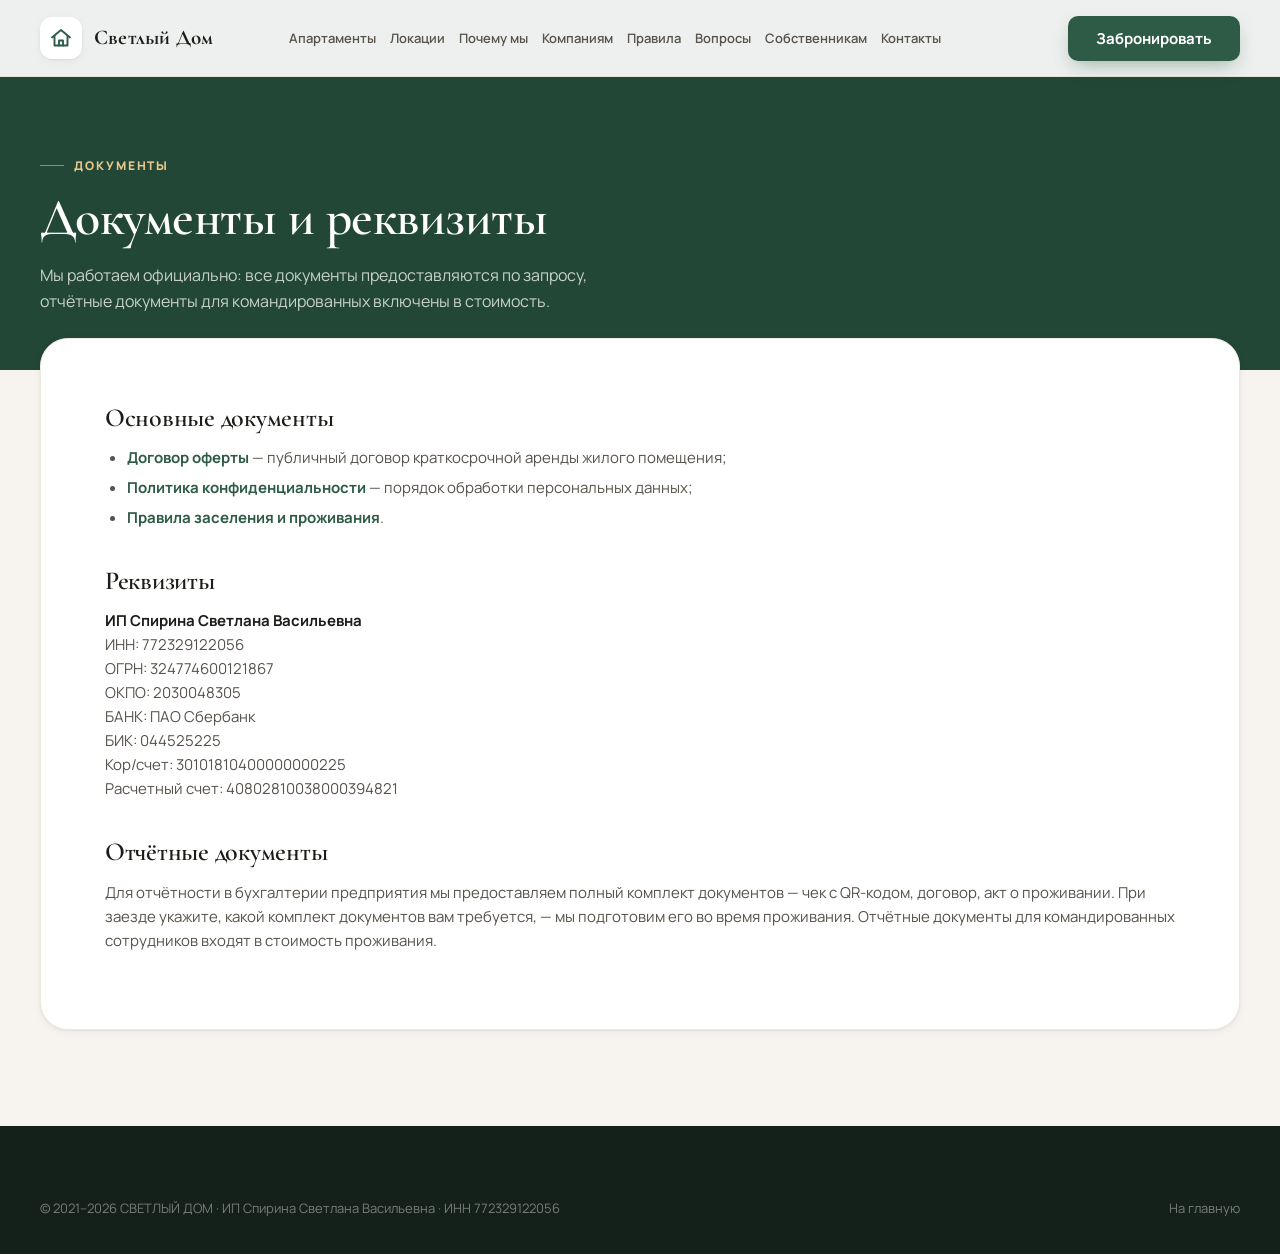
==== documents.html @ 61e01cfd "Светлый Дом — редизайн сайта апартаментов (демо для владельца)" ====
<!DOCTYPE html>
<html lang="ru">
<head>
  <meta charset="UTF-8">
  <meta name="viewport" content="width=device-width, initial-scale=1.0">
  <title>Документы — Светлый Дом</title>
  <meta name="description" content="Юридические документы сети апартаментов «Светлый Дом»: оферта, политика конфиденциальности, правила проживания.">
  <meta name="robots" content="noindex">
  <link rel="icon" href="favicon.svg" type="image/svg+xml">
  <link rel="preconnect" href="https://fonts.googleapis.com">
  <link rel="preconnect" href="https://fonts.gstatic.com" crossorigin>
  <link href="https://fonts.googleapis.com/css2?family=Cormorant+Garamond:ital,wght@0,500;0,600;0,700;1,500;1,600&family=Manrope:wght@400;500;600;700;800&display=swap" rel="stylesheet">
  <link rel="stylesheet" href="css/style.css?v=5">
</head>
<body>
<header class="header header--solid">
  <div class="container header__inner">
    <a href="index.html" class="logo">
      <span class="logo__mark">
        <svg viewBox="0 0 24 24" fill="none" stroke="#2E5B46" stroke-width="1.9" stroke-linecap="round" stroke-linejoin="round"><path d="M3 11.5 12 4l9 7.5"/><path d="M5.5 10v9.5h13V10"/><path d="M10 19.5v-5h4v5"/></svg>
      </span>
      Светлый Дом
    </a>
    <nav class="header__nav" aria-label="Основная навигация">
      <a href="index.html#apartments">Апартаменты</a>
      <a href="index.html#locations">Локации</a>
      <a href="index.html#benefits">Почему мы</a>
      <a href="index.html#business">Компаниям</a>
      <a href="index.html#rules">Правила</a>
      <a href="index.html#faq">Вопросы</a>
      <a href="index.html#owners">Собственникам</a>
      <a href="index.html#contacts">Контакты</a>
    </nav>
    <div class="header__right" style="margin-left:auto">
      <a class="header__phone" href="tel:+79013490792">+7 901 349-07-92</a>
      <a href="index.html#booking" class="btn btn--primary header__cta">Забронировать</a>
    </div>
  </div>
</header>

<section class="page-hero">
  <div class="container">
    <span class="kicker">Документы</span>
    <h1 class="h-xl">Документы и реквизиты</h1>
    <p>Мы работаем официально: все документы предоставляются по запросу, отчётные документы для командированных включены в стоимость.</p>
  </div>
</section>

<main class="container">
  <div class="doc-content">
<h2>Основные документы</h2>
<ul>
  <li><a href="oferta.html" style="color:var(--pine);font-weight:700">Договор оферты</a> — публичный договор краткосрочной аренды жилого помещения;</li>
  <li><a href="privacy.html" style="color:var(--pine);font-weight:700">Политика конфиденциальности</a> — порядок обработки персональных данных;</li>
  <li><a href="rules.html" style="color:var(--pine);font-weight:700">Правила заселения и проживания</a>.</li>
</ul>
<h2>Реквизиты</h2>
<p><strong>ИП Спирина Светлана Васильевна</strong><br>
ИНН: 772329122056<br>
ОГРН: 324774600121867<br>
ОКПО: 2030048305<br>
БАНК: ПАО Сбербанк<br>
БИК: 044525225<br>
Кор/счет: 30101810400000000225<br>
Расчетный счет: 40802810038000394821</p>
<h2>Отчётные документы</h2>
<p>Для отчётности в бухгалтерии предприятия мы предоставляем полный комплект документов — чек с QR-кодом, договор, акт о проживании. При заезде укажите, какой комплект документов вам требуется, — мы подготовим его во время проживания. Отчётные документы для командированных сотрудников входят в стоимость проживания.</p>
  </div>
</main>

<footer class="footer">
  <div class="container">
    <div class="footer__bottom" style="border:0;padding-top:0">
      <span>© 2021–2026 СВЕТЛЫЙ ДОМ · ИП Спирина Светлана Васильевна · ИНН 772329122056</span>
      <nav><a href="index.html">На главную</a></nav>
    </div>
  </div>
</footer>
</body>
</html>
---- css/style.css ----
/* ============================================================
   СВЕТЛЫЙ ДОМ — дизайн-система
   Тёплый минимализм апарт-отеля: кремовый фон, хвойный акцент,
   серифные заголовки, мягкие тени, крупные фото.
   ============================================================ */

:root {
  /* Цвета */
  --bg: #F7F4EF;
  --surface: #FFFFFF;
  --surface-warm: #FDFBF7;
  --ink: #1D1C18;
  --ink-soft: #57534A;
  --ink-mute: #8A857B;
  --line: #E7E2D8;
  --line-soft: #EFEAE0;

  --pine: #2E5B46;          /* основной акцент — хвойный */
  --pine-deep: #224736;
  --pine-tint: #E4EEE7;
  --sand: #C89B5A;          /* песочное золото */
  --sand-tint: #F5ECDC;
  --danger: #B3403A;

  /* Тени */
  --shadow-sm: 0 1px 2px rgba(29, 28, 24, .05), 0 2px 8px rgba(29, 28, 24, .05);
  --shadow-md: 0 2px 6px rgba(29, 28, 24, .06), 0 12px 32px rgba(29, 28, 24, .10);
  --shadow-lg: 0 6px 20px rgba(29, 28, 24, .10), 0 24px 64px rgba(29, 28, 24, .16);

  /* Радиусы */
  --r-sm: 10px;
  --r-md: 16px;
  --r-lg: 22px;
  --r-xl: 28px;

  /* Шрифты */
  --serif: "Cormorant Garamond", "Georgia", serif;
  --sans: "Manrope", "Segoe UI", system-ui, sans-serif;

  --header-h: 76px;
  --container: 1200px;
}

/* ---------- База ---------- */

*, *::before, *::after { box-sizing: border-box; }

html {
  scroll-behavior: smooth;
  scroll-padding-top: calc(var(--header-h) + 16px);
  -webkit-text-size-adjust: 100%;
}

body {
  margin: 0;
  font-family: var(--sans);
  font-size: 16px;
  line-height: 1.6;
  color: var(--ink);
  background: var(--bg);
  -webkit-font-smoothing: antialiased;
  overflow-x: hidden;
}

body.no-scroll { overflow: hidden; }

img { display: block; max-width: 100%; }

a { color: inherit; text-decoration: none; }

button {
  font-family: inherit;
  font-size: inherit;
  color: inherit;
  background: none;
  border: 0;
  padding: 0;
  cursor: pointer;
}

.container {
  width: min(var(--container), 100% - 48px);
  margin-inline: auto;
}

@media (max-width: 640px) {
  .container { width: calc(100% - 40px); }
}

/* ---------- Типографика ---------- */

h1, h2, h3, h4 {
  font-family: var(--serif);
  font-weight: 600;
  line-height: 1.12;
  margin: 0;
  letter-spacing: -0.01em;
}

.h-hero   { font-size: clamp(40px, 6vw, 76px); }
.h-xl     { font-size: clamp(32px, 4.4vw, 52px); }
.h-lg     { font-size: clamp(24px, 3vw, 34px); }
.h-md     { font-size: clamp(20px, 2.2vw, 24px); }

.kicker {
  display: inline-flex;
  align-items: center;
  gap: 10px;
  font-size: 12px;
  font-weight: 800;
  letter-spacing: .16em;
  text-transform: uppercase;
  color: var(--pine);
}

.kicker::before {
  content: "";
  width: 24px;
  height: 1.5px;
  background: var(--pine);
  opacity: .55;
}

.kicker--light { color: #EAF2EC; }
.kicker--light::before { background: #EAF2EC; }

.lead {
  font-size: clamp(16px, 1.6vw, 19px);
  color: var(--ink-soft);
  max-width: 640px;
}

.muted { color: var(--ink-mute); }

/* ---------- Кнопки ---------- */

.btn {
  display: inline-flex;
  align-items: center;
  justify-content: center;
  gap: 10px;
  padding: 15px 28px;
  border-radius: var(--r-sm);
  font-weight: 700;
  font-size: 15px;
  line-height: 1;
  transition: background .2s ease, color .2s ease, transform .2s ease, box-shadow .2s ease, border-color .2s ease;
  will-change: transform;
  white-space: nowrap;
}

.btn:active { transform: scale(.97); }

.btn--primary {
  background: var(--pine);
  color: #fff;
  box-shadow: 0 8px 20px -6px rgba(46, 91, 70, .45);
}
.btn--primary:hover { background: var(--pine-deep); transform: translateY(-1px); }

.btn--ghost {
  border: 1.5px solid var(--line);
  background: var(--surface);
  color: var(--ink);
}
.btn--ghost:hover { border-color: var(--pine); color: var(--pine); }

.btn--light {
  background: #fff;
  color: var(--ink);
}
.btn--light:hover { background: var(--sand-tint); }

.btn--outline-light {
  border: 1.5px solid rgba(255, 255, 255, .45);
  color: #fff;
}
.btn--outline-light:hover { border-color: #fff; background: rgba(255,255,255,.08); }

.btn--sm { padding: 12px 20px; font-size: 14px; }
.btn--wide { width: 100%; }

.btn .ico { width: 18px; height: 18px; flex: none; }

/* ---------- Хедер ---------- */

.header {
  position: fixed;
  inset: 0 0 auto 0;
  z-index: 100;
  transition: background .3s ease, box-shadow .3s ease, backdrop-filter .3s ease;
}

.header__inner {
  height: var(--header-h);
  display: flex;
  align-items: center;
  gap: 24px;
}

.header--solid {
  background: rgba(255, 255, 255, .92);
  backdrop-filter: blur(14px);
  box-shadow: 0 1px 0 var(--line);
}

.header__nav {
  display: flex;
  flex-wrap: wrap;
  gap: 6px 14px;
  margin-inline: auto;
  justify-content: center;
}

.header__nav a {
  font-size: 13px;
  font-weight: 600;
  color: var(--ink-soft);
  transition: color .2s;
  position: relative;
  padding: 6px 0;
  white-space: nowrap;
}

.header__nav a::after {
  content: "";
  position: absolute;
  left: 0; right: 100%; bottom: 0;
  height: 2px;
  background: var(--pine);
  transition: right .25s ease;
}

.header__nav a:hover { color: var(--ink); }
.header__nav a:hover::after { right: 0; }

.header__phone {
  font-weight: 800;
  font-size: 15.5px;
  letter-spacing: .01em;
  white-space: nowrap;
}

.header__phone:hover { color: var(--pine); }

.logo {
  display: flex;
  align-items: center;
  gap: 12px;
  font-family: var(--serif);
  font-size: 21px;
  font-weight: 700;
  letter-spacing: .01em;
  color: #fff;
  transition: color .3s;
  white-space: nowrap;
  flex: none;
}

.header--solid .logo { color: var(--ink); }

.logo__mark {
  width: 42px;
  height: 42px;
  flex: none;
  border-radius: 12px;
  background: #fff;
  display: grid;
  place-items: center;
  box-shadow: var(--shadow-sm);
  transition: background .3s;
}

.logo__mark svg { width: 24px; height: 24px; }

.header__cta { flex: none; }

.header__cta .btn { padding: 12px 20px; font-size: 13.5px; }

.header__right {
  margin-left: auto;
  display: flex;
  align-items: center;
  gap: 16px;
}

@media (max-width: 1300px) {
  .header__phone { display: none; }
}

@media (max-width: 1140px) {
  .header__inner { gap: 16px; }
  .logo { font-size: 18px; }
  .logo__mark { width: 36px; height: 36px; border-radius: 10px; }
  .header__nav { gap: 5px 10px; }
  .header__nav a { font-size: 12.5px; }
  .header__cta .btn { padding: 10px 16px; font-size: 13px; }
}

@media (max-width: 1060px) {
  .header__cta { display: none; }
}

/* На hero поверх фото — светлый текст */
.header--onphoto:not(.header--solid) .header__nav a { color: rgba(255,255,255,.85); }
.header--onphoto:not(.header--solid) .header__nav a:hover { color: #fff; }
.header--onphoto:not(.header--solid) .header__phone { color: #fff; }
.header--onphoto:not(.header--solid) .btn--ghost {
  background: rgba(255,255,255,.12);
  border-color: rgba(255,255,255,.4);
  color: #fff;
}
.header--onphoto:not(.header--solid) .btn--ghost:hover { background: rgba(255,255,255,.22); color: #fff; }

/* Бургер */
.burger {
  display: none;
  width: 44px;
  height: 44px;
  border-radius: 10px;
  place-items: center;
  flex: none;
}

.burger span, .burger span::before, .burger span::after {
  display: block;
  width: 22px;
  height: 2px;
  background: currentColor;
  border-radius: 2px;
  position: relative;
  transition: transform .25s, opacity .25s, background .3s;
  content: "";
}

.burger span::before { position: absolute; top: -7px; }
.burger span::after { position: absolute; top: 7px; }
.burger.is-open span { background: transparent; }
.burger.is-open span::before { transform: translateY(7px) rotate(45deg); }
.burger.is-open span::after { transform: translateY(-7px) rotate(-45deg); }

.header--onphoto:not(.header--solid) .burger { color: #fff; }
.header--solid .burger { color: var(--ink); }

/* Мобильное меню */
.mobile-menu {
  position: fixed;
  inset: 0;
  z-index: 99;
  background: var(--surface-warm);
  padding: calc(var(--header-h) + 24px) 24px 40px;
  display: flex;
  flex-direction: column;
  gap: 8px;
  transform: translateX(100%);
  transition: transform .32s cubic-bezier(.32,.72,.28,1);
  overflow-y: auto;
}

.mobile-menu.is-open { transform: translateX(0); }

.mobile-menu a.mnav {
  font-family: var(--serif);
  font-size: 30px;
  font-weight: 600;
  padding: 12px 0;
  border-bottom: 1px solid var(--line-soft);
}

.mobile-menu__footer { margin-top: auto; padding-top: 28px; display: grid; gap: 12px; }

/* ---------- Hero ---------- */

.hero {
  position: relative;
  min-height: max(680px, 100svh);
  display: flex;
  align-items: flex-end;
  color: #fff;
  overflow: hidden;
}

.hero__bg {
  position: absolute;
  inset: 0;
  z-index: -2;
}

.hero__bg img {
  width: 100%;
  height: 100%;
  object-fit: cover;
  transform: scale(1.06);
  animation: heroZoom 14s ease-out forwards;
}

@keyframes heroZoom { to { transform: scale(1); } }

.hero__shade {
  position: absolute;
  inset: 0;
  z-index: -1;
  background:
    linear-gradient(12deg, rgba(18, 24, 20, .78) 0%, rgba(18, 24, 20, .34) 44%, rgba(18, 24, 20, .12) 68%, rgba(18, 24, 20, .30) 100%);
}

.hero__content {
  padding: 140px 0 56px;
}

.hero__kicker { margin-bottom: 20px; }

.hero h1 {
  max-width: min(840px, 100%);
  text-shadow: 0 2px 30px rgba(0,0,0,.25);
}

.hero h1 em {
  font-style: italic;
  color: #EBC98A;
}

.hero__lead {
  color: rgba(255,255,255,.86);
  max-width: 520px;
  margin-top: 22px;
  font-size: 17px;
}

.hero__badges {
  display: flex;
  flex-wrap: wrap;
  gap: 6px 26px;
  margin: 26px 0 0;
  padding: 0;
  list-style: none;
}

.badge {
  display: inline-flex;
  align-items: center;
  gap: 9px;
  font-size: 13.5px;
  font-weight: 600;
  letter-spacing: .01em;
  color: rgba(255, 255, 255, .92);
  background: none;
  border: 0;
  padding: 0;
}

.badge svg { width: 15px; height: 15px; color: #EBC98A; flex: none; }

/* Панель бронирования */
.bookbar {
  position: relative;
  margin-top: 32px;
  background: var(--surface);
  color: var(--ink);
  border-radius: var(--r-lg);
  box-shadow: var(--shadow-lg);
  padding: 10px;
  display: grid;
  grid-template-columns: 1.35fr .85fr auto;
  gap: 4px;
  align-items: stretch;
  max-width: 720px;
}

.bookbar__field {
  display: flex;
  flex-direction: column;
  align-items: flex-start;
  justify-content: center;
  gap: 3px;
  padding: 13px 20px;
  border-radius: var(--r-md);
  text-align: left;
  transition: background .2s;
  cursor: pointer;
  min-width: 0;
}

.bookbar__field:hover,
.bookbar__field.is-open { background: var(--surface-warm); }

.bookbar__field.is-open .bookbar__value { color: var(--pine); }

.bookbar__label {
  font-size: 11px;
  font-weight: 800;
  letter-spacing: .1em;
  text-transform: uppercase;
  color: var(--ink-mute);
}

.bookbar__value {
  font-size: 15.5px;
  font-weight: 700;
  color: var(--ink);
  white-space: nowrap;
  overflow: hidden;
  text-overflow: ellipsis;
  max-width: 100%;
}

.bookbar__value--empty { color: var(--ink-mute); font-weight: 600; }

.bookbar__submit {
  display: grid;
  place-items: center;
  padding: 4px;
}

.bookbar__hint {
  grid-column: 1 / -1;
  text-align: center;
  font-size: 12.5px;
  font-weight: 600;
  color: var(--ink-mute);
  padding: 3px 10px 6px;
}

.bookbar__hint b { color: var(--pine); }

/* ---------- Поповеры выбора дат и гостей ---------- */

.picker {
  position: absolute;
  bottom: calc(100% + 14px);
  left: 10px;
  z-index: 60;
  background: var(--surface);
  color: var(--ink);
  border-radius: var(--r-lg);
  border: 1px solid var(--line-soft);
  box-shadow: var(--shadow-lg);
  padding: 22px;
  display: none;
  animation: pickerIn .22s ease;
}

.picker.is-open { display: block; }

@keyframes pickerIn {
  from { opacity: 0; transform: translateY(8px); }
}

.picker--guests {
  left: auto;
  right: 10px;
  width: 330px;
  padding: 24px;
}

.picker-backdrop {
  position: fixed;
  inset: 0;
  background: rgba(20, 22, 19, .45);
  z-index: 55;
  display: none;
}

.cal {
  display: flex;
  gap: 26px;
}

.cal__month { width: 266px; }

.cal__head {
  display: flex;
  align-items: center;
  justify-content: space-between;
  margin-bottom: 10px;
}

.cal__title {
  font-weight: 800;
  font-size: 14.5px;
  text-transform: capitalize;
}

.cal__nav {
  width: 34px;
  height: 34px;
  border-radius: 50%;
  display: grid;
  place-items: center;
  color: var(--ink-soft);
  transition: background .2s, color .2s;
}

.cal__nav:hover:not(:disabled) { background: var(--pine-tint); color: var(--ink); }
.cal__nav:disabled { opacity: .25; cursor: default; }

.cal__nav svg { width: 16px; height: 16px; }

.cal__grid {
  display: grid;
  grid-template-columns: repeat(7, 1fr);
  gap: 2px;
}

.cal__wd {
  font-size: 10.5px;
  font-weight: 800;
  letter-spacing: .05em;
  text-transform: uppercase;
  color: var(--ink-mute);
  text-align: center;
  padding: 6px 0 8px;
}

.cal__day {
  aspect-ratio: 1;
  display: grid;
  place-items: center;
  font-size: 13.5px;
  font-weight: 600;
  border-radius: 10px;
  color: var(--ink);
  transition: background .15s, color .15s;
}

.cal__day:hover:not(:disabled):not(.is-out) { background: var(--pine-tint); }
.cal__day:disabled { color: #C8C3B9; cursor: default; }
.cal__day.is-out { visibility: hidden; }
.cal__day.is-in-range { background: var(--pine-tint); border-radius: 0; }
.cal__day.is-endpoint { background: var(--pine); color: #fff; }
.cal__day.is-hover { background: var(--sand-tint); border-radius: 0; }

.cal__foot {
  display: flex;
  align-items: center;
  justify-content: space-between;
  gap: 16px;
  margin-top: 16px;
  padding-top: 14px;
  border-top: 1px solid var(--line-soft);
}

.cal__nights { font-size: 13.5px; font-weight: 700; color: var(--ink-soft); }

.cal__nights b { color: var(--pine); }

.cal__reset {
  font-size: 13px;
  font-weight: 700;
  color: var(--ink-mute);
  text-decoration: underline;
  text-underline-offset: 3px;
}

.cal__reset:hover { color: var(--danger); }

/* Гости */

.guests__row {
  display: flex;
  align-items: center;
  justify-content: space-between;
  gap: 20px;
}

.guests__row b { display: block; font-size: 15.5px; }

.guests__row span { font-size: 12.5px; color: var(--ink-mute); font-weight: 500; }

.stepper {
  display: flex;
  align-items: center;
  gap: 4px;
}

.stepper button {
  width: 40px;
  height: 40px;
  border-radius: 50%;
  border: 1.5px solid var(--line);
  display: grid;
  place-items: center;
  font-size: 20px;
  font-weight: 700;
  color: var(--pine);
  transition: border-color .2s, background .2s, opacity .2s;
  line-height: 1;
}

.stepper button:hover:not(:disabled) { border-color: var(--pine); background: var(--pine-tint); }
.stepper button:disabled { opacity: .3; cursor: default; }

.stepper output {
  width: 44px;
  text-align: center;
  font-weight: 800;
  font-size: 17px;
}

.guests__note {
  margin: 18px 0 0;
  padding: 12px 14px;
  background: var(--sand-tint);
  border-radius: var(--r-sm);
  font-size: 12.5px;
  font-weight: 600;
  color: #7A5A2E;
}

/* ---------- Секция доверия (строка фактов) ---------- */

.facts { padding: 64px 0 8px; }

.facts__grid {
  display: grid;
  grid-template-columns: repeat(4, 1fr);
  gap: 20px;
}

.fact {
  background: var(--surface);
  border: 1px solid var(--line-soft);
  border-radius: var(--r-lg);
  padding: 26px 28px;
  display: flex;
  flex-direction: column;
  gap: 6px;
  transition: transform .25s ease, box-shadow .25s ease;
}

.fact:hover { transform: translateY(-4px); box-shadow: var(--shadow-md); }

.fact__num {
  font-family: var(--serif);
  font-size: 40px;
  font-weight: 600;
  color: var(--pine);
  line-height: 1;
}

.fact__num sup { font-size: 20px; }

.fact__label { font-size: 14.5px; color: var(--ink-soft); font-weight: 500; }

/* ---------- Секции ---------- */

.section { padding: 96px 0; }

.section--tint { background: var(--surface-warm); border-block: 1px solid var(--line-soft); }

.section__head {
  display: flex;
  align-items: flex-end;
  justify-content: space-between;
  gap: 32px;
  margin-bottom: 44px;
}

.section__head .lead { margin-top: 14px; }

/* ---------- Фильтры локаций ---------- */

.filters {
  display: flex;
  flex-wrap: wrap;
  gap: 8px;
  margin-bottom: 32px;
}

.chip {
  padding: 11px 20px;
  border-radius: 100px;
  border: 1.5px solid var(--line);
  background: var(--surface);
  font-weight: 700;
  font-size: 14px;
  color: var(--ink-soft);
  transition: all .2s;
}

.chip:hover { border-color: var(--pine); color: var(--pine); }

.chip.is-active {
  background: var(--pine);
  border-color: var(--pine);
  color: #fff;
  box-shadow: 0 6px 16px -4px rgba(46, 91, 70, .4);
}

.chip__count {
  display: inline-block;
  margin-left: 6px;
  font-size: 12px;
  opacity: .65;
}

/* Статус фильтра по гостям */
.guests-status {
  display: flex;
  align-items: center;
  justify-content: space-between;
  gap: 8px 20px;
  flex-wrap: wrap;
  margin: -10px 0 26px;
  padding: 13px 20px;
  background: var(--pine-tint);
  border-radius: var(--r-md);
  font-size: 14px;
  font-weight: 600;
  color: var(--pine-deep);
}

.guests-status b { color: var(--pine); }

.guests-status button {
  font-size: 13.5px;
  font-weight: 700;
  color: var(--ink-mute);
  text-decoration: underline;
  text-underline-offset: 3px;
  transition: color .2s;
  white-space: nowrap;
}

.guests-status button:hover { color: var(--danger); }

/* ---------- Каталог ---------- */

.cards {
  display: grid;
  grid-template-columns: repeat(3, 1fr);
  gap: 28px;
}

.card {
  background: var(--surface);
  border-radius: var(--r-lg);
  overflow: hidden;
  box-shadow: var(--shadow-sm);
  border: 1px solid var(--line-soft);
  display: flex;
  flex-direction: column;
  transition: transform .3s ease, box-shadow .3s ease, opacity .3s;
}

.card:hover { transform: translateY(-6px); box-shadow: var(--shadow-md); }
.card.is-hidden { display: none; }

/* Слайдер в карточке */
.slider {
  position: relative;
  aspect-ratio: 3 / 2;
  overflow: hidden;
  background: var(--line-soft);
}

.slider__track {
  display: flex;
  height: 100%;
  transition: transform .45s cubic-bezier(.32,.72,.28,1);
}

.slider__track img {
  width: 100%;
  height: 100%;
  object-fit: cover;
  flex: none;
  user-select: none;
  -webkit-user-drag: none;
}

.slider__tag {
  position: absolute;
  top: 14px;
  left: 14px;
  z-index: 3;
}

.slider__nav {
  position: absolute;
  inset: 0;
  display: flex;
  justify-content: space-between;
  align-items: center;
  padding: 0 12px;
  opacity: 0;
  transition: opacity .25s;
  z-index: 2;
}

.slider:hover .slider__nav, .slider:focus-within .slider__nav { opacity: 1; }

.slider__btn {
  width: 36px;
  height: 36px;
  border-radius: 50%;
  background: rgba(255,255,255,.92);
  box-shadow: var(--shadow-sm);
  display: grid;
  place-items: center;
  transition: transform .2s, background .2s;
}

.slider__btn:hover { transform: scale(1.08); background: #fff; }

.slider__btn svg { width: 16px; height: 16px; }

.slider__dots {
  position: absolute;
  bottom: 12px;
  left: 0; right: 0;
  display: flex;
  justify-content: center;
  gap: 5px;
  z-index: 3;
}

.slider__dot {
  width: 6px;
  height: 6px;
  border-radius: 100px;
  background: rgba(255,255,255,.55);
  transition: width .25s, background .25s;
}

.slider__dot.is-active { width: 18px; background: #fff; }

.tag {
  display: inline-flex;
  align-items: center;
  gap: 6px;
  padding: 7px 13px;
  border-radius: 100px;
  font-size: 12.5px;
  font-weight: 700;
  background: rgba(255,255,255,.94);
  color: var(--ink);
  box-shadow: var(--shadow-sm);
  backdrop-filter: blur(6px);
}

.tag svg { width: 14px; height: 14px; color: var(--pine); }

.tag--accent { background: var(--sand-tint); color: #7A5A2E; }

.card__body {
  padding: 22px 24px 24px;
  display: flex;
  flex-direction: column;
  gap: 12px;
  flex: 1;
}

.card__top {
  display: flex;
  justify-content: space-between;
  align-items: flex-start;
  gap: 12px;
}

.card__name {
  font-family: var(--serif);
  font-size: 24px;
  font-weight: 600;
  line-height: 1.15;
}

.card__addr {
  display: flex;
  align-items: center;
  gap: 6px;
  font-size: 13.5px;
  color: var(--ink-mute);
  font-weight: 500;
}

.card__addr svg { width: 14px; height: 14px; flex: none; color: var(--sand); }

.card__params {
  display: flex;
  gap: 14px;
  font-size: 13.5px;
  font-weight: 600;
  color: var(--ink-soft);
}

.card__params span { display: inline-flex; align-items: center; gap: 6px; }

.card__params svg { width: 15px; height: 15px; color: var(--pine); opacity: .75; }

.card__amenities {
  display: flex;
  flex-wrap: wrap;
  gap: 6px;
}

.mini {
  font-size: 12px;
  font-weight: 600;
  color: var(--ink-soft);
  background: var(--surface-warm);
  border: 1px solid var(--line-soft);
  padding: 5px 11px;
  border-radius: 100px;
}

.card__foot {
  margin-top: auto;
  padding-top: 16px;
  border-top: 1px solid var(--line-soft);
  display: flex;
  align-items: center;
  justify-content: space-between;
  flex-wrap: wrap;
  row-gap: 12px;
  gap: 10px;
}

.card__price small {
  display: block;
  font-size: 11.5px;
  font-weight: 700;
  letter-spacing: .08em;
  text-transform: uppercase;
  color: var(--ink-mute);
  margin-bottom: 2px;
}

.card__price b {
  font-family: var(--serif);
  font-size: 27px;
  font-weight: 600;
  color: var(--ink);
  white-space: nowrap;
}

.card__actions { display: flex; gap: 8px; margin-left: auto; }

.card__actions .btn { padding: 11px 16px; font-size: 13.5px; }

/* ---------- Преимущества ---------- */

.benefits {
  display: grid;
  grid-template-columns: repeat(3, 1fr);
  gap: 24px;
}

.benefit {
  background: var(--surface);
  border: 1px solid var(--line-soft);
  border-radius: var(--r-lg);
  padding: 30px 28px;
  display: flex;
  flex-direction: column;
  gap: 12px;
  transition: transform .25s, box-shadow .25s;
}

.benefit:hover { transform: translateY(-4px); box-shadow: var(--shadow-md); }

.benefit__ico {
  width: 52px;
  height: 52px;
  border-radius: 16px;
  background: var(--pine-tint);
  color: var(--pine);
  display: grid;
  place-items: center;
}

.benefit__ico svg { width: 26px; height: 26px; }

.benefit h3 { font-size: 22px; }

.benefit p { margin: 0; color: var(--ink-soft); font-size: 14.5px; }

/* ---------- Бизнес-блок (командировочные) ---------- */

.business {
  position: relative;
  border-radius: var(--r-xl);
  overflow: hidden;
  color: #fff;
  padding: clamp(40px, 6vw, 72px);
  background:
    radial-gradient(120% 180% at 90% 10%, #3A7A5E 0%, var(--pine) 42%, var(--pine-deep) 100%);
}

.business::before {
  content: "";
  position: absolute;
  inset: 0;
  background: url("data:image/svg+xml,%3Csvg xmlns='http://www.w3.org/2000/svg' width='120' height='120' viewBox='0 0 120 120'%3E%3Cpath d='M60 8l13 39h41l-33 24 13 39-34-25-34 25 13-39-33-24h41z' fill='%23ffffff' fill-opacity='.028'/%3E%3C/svg%3E");
  pointer-events: none;
}

.business__inner { position: relative; display: grid; grid-template-columns: 1.2fr .8fr; gap: 48px; align-items: center; }

.business h2 { color: #fff; max-width: 16ch; }

.business p { color: rgba(255,255,255,.8); margin: 16px 0 0; max-width: 52ch; }

.business__list { display: grid; gap: 14px; margin-top: 28px; }

.business__list li {
  display: flex;
  gap: 12px;
  align-items: flex-start;
  list-style: none;
  font-weight: 600;
  font-size: 15px;
}

.business__list svg { width: 20px; height: 20px; color: #EBC98A; flex: none; margin-top: 2px; }

.business__list ul, .business__list { padding: 0; margin-block: 0; }

.business__card {
  background: rgba(255,255,255,.08);
  border: 1px solid rgba(255,255,255,.18);
  backdrop-filter: blur(8px);
  border-radius: var(--r-lg);
  padding: 30px;
  display: grid;
  gap: 18px;
}

.business__card .row { display: flex; justify-content: space-between; gap: 12px; font-size: 14.5px; }
.business__card .row b { font-size: 15px; }
.business__card .row span { color: rgba(255,255,255,.72); }

.business__card hr { border: 0; border-top: 1px solid rgba(255,255,255,.14); margin: 0; }

/* ---------- Шаги ---------- */

.steps {
  display: grid;
  grid-template-columns: repeat(4, 1fr);
  gap: 24px;
  counter-reset: step;
}

.step {
  position: relative;
  background: var(--surface);
  border: 1px solid var(--line-soft);
  border-radius: var(--r-lg);
  padding: 28px 26px;
  display: flex;
  flex-direction: column;
  gap: 10px;
}

.step__num {
  font-family: var(--serif);
  font-size: 44px;
  font-weight: 600;
  color: var(--sand);
  line-height: 1;
}

.step h3 { font-size: 20px; }

.step p { margin: 0; font-size: 14px; color: var(--ink-soft); }

/* ---------- Локации ---------- */

.locations {
  display: grid;
  grid-template-columns: repeat(3, 1fr);
  gap: 24px;
}

.loc {
  position: relative;
  border-radius: var(--r-lg);
  overflow: hidden;
  min-height: 320px;
  display: flex;
  align-items: flex-end;
  color: #fff;
  box-shadow: var(--shadow-sm);
}

.loc img {
  position: absolute;
  inset: 0;
  width: 100%;
  height: 100%;
  object-fit: cover;
  transition: transform .6s ease;
}

.loc:hover img { transform: scale(1.05); }

.loc__shade {
  position: absolute;
  inset: 0;
  background: linear-gradient(to top, rgba(16,22,18,.82) 0%, rgba(16,22,18,.18) 55%, rgba(16,22,18,.05) 100%);
}

.loc__body { position: relative; padding: 26px; }

.loc__body h3 { font-size: 26px; }

.loc__body p { margin: 8px 0 0; font-size: 14px; color: rgba(255,255,255,.85); }

.loc__metro {
  display: inline-flex;
  align-items: center;
  gap: 6px;
  margin-bottom: 8px;
  font-size: 12.5px;
  font-weight: 700;
  letter-spacing: .06em;
  text-transform: uppercase;
  color: #EBC98A;
}

/* ---------- FAQ ---------- */

.faq { max-width: 820px; margin-inline: auto; }

.faq__item {
  background: var(--surface);
  border: 1px solid var(--line-soft);
  border-radius: var(--r-md);
  margin-bottom: 12px;
  overflow: hidden;
  transition: box-shadow .25s, border-color .25s;
}

.faq__item.is-open { box-shadow: var(--shadow-sm); border-color: var(--line); }

.faq__q {
  width: 100%;
  display: flex;
  justify-content: space-between;
  align-items: center;
  gap: 20px;
  text-align: left;
  padding: 20px 24px;
  font-weight: 700;
  font-size: 16px;
}

.faq__q .plus {
  flex: none;
  width: 30px;
  height: 30px;
  border-radius: 50%;
  background: var(--pine-tint);
  color: var(--pine);
  display: grid;
  place-items: center;
  transition: transform .3s, background .3s, color .3s;
}

.faq__q .plus::before, .faq__q .plus::after {
  content: "";
  position: absolute;
  width: 12px;
  height: 2px;
  background: currentColor;
  border-radius: 2px;
}

.faq__q .plus::after { transform: rotate(90deg); transition: transform .3s; }

.faq__item.is-open .plus { transform: rotate(45deg); background: var(--pine); color: #fff; }

.faq__a {
  max-height: 0;
  overflow: hidden;
  transition: max-height .35s ease;
}

.faq__a-inner {
  padding: 0 24px 22px;
  color: var(--ink-soft);
  font-size: 15px;
}

.faq__a-inner p { margin: 0 0 10px; }
.faq__a-inner p:last-child { margin-bottom: 0; }

/* ---------- Правила ---------- */

.rules {
  display: grid;
  grid-template-columns: 1fr 1fr;
  gap: 24px;
}

.rules__col {
  background: var(--surface);
  border: 1px solid var(--line-soft);
  border-radius: var(--r-lg);
  padding: 32px;
}

.rules__col h3 { display: flex; align-items: center; gap: 12px; font-size: 23px; margin-bottom: 20px; }

.rules__col h3 svg { width: 22px; height: 22px; color: var(--pine); }

.rules__col ul { list-style: none; padding: 0; margin: 0; display: grid; gap: 12px; }

.rules__col li {
  display: flex;
  gap: 10px;
  font-size: 14.5px;
  color: var(--ink-soft);
  align-items: flex-start;
}

.rules__col li::before {
  content: "";
  flex: none;
  width: 6px;
  height: 6px;
  border-radius: 50%;
  background: var(--sand);
  margin-top: 9px;
}

.rules__note {
  margin-top: 18px;
  padding: 14px 18px;
  background: var(--sand-tint);
  border-radius: var(--r-sm);
  font-size: 13.5px;
  font-weight: 600;
  color: #7A5A2E;
}

/* ---------- Собственникам ---------- */

.owners {
  display: grid;
  grid-template-columns: 1.1fr .9fr;
  gap: 48px;
  align-items: center;
}

.owners__photo {
  border-radius: var(--r-xl);
  overflow: hidden;
  box-shadow: var(--shadow-md);
  aspect-ratio: 4 / 3;
}

.owners__photo img { width: 100%; height: 100%; object-fit: cover; }

.owners h2 em { font-style: italic; color: var(--pine); }

.owners p { color: var(--ink-soft); margin: 18px 0 0; }

.owners__cta { display: flex; gap: 12px; margin-top: 28px; flex-wrap: wrap; }

/* ---------- Секция бронирования (виджет) ---------- */

.booking { background: var(--surface-warm); border-block: 1px solid var(--line-soft); }

.booking__frame {
  background: var(--surface);
  border: 1px solid var(--line-soft);
  border-radius: var(--r-xl);
  box-shadow: var(--shadow-md);
  padding: clamp(16px, 3vw, 40px);
  min-height: 420px;
}

.booking__hint {
  display: flex;
  flex-wrap: wrap;
  gap: 10px;
  margin-bottom: 22px;
}

/* ---------- Footer ---------- */

.footer {
  background: #14201A;
  color: rgba(255,255,255,.75);
  padding: 72px 0 36px;
  font-size: 14.5px;
}

.footer a { transition: color .2s; }
.footer a:hover { color: #fff; }

.footer__grid {
  display: grid;
  grid-template-columns: 1.4fr 1fr 1fr 1.2fr;
  gap: 44px;
  padding-bottom: 44px;
  border-bottom: 1px solid rgba(255,255,255,.12);
}

.footer .logo { color: #fff; margin-bottom: 18px; }
.footer .logo__mark { background: rgba(255,255,255,.1); box-shadow: none; }

.footer__about { max-width: 34ch; color: rgba(255,255,255,.6); }

.footer h4 {
  color: #fff;
  font-family: var(--sans);
  font-size: 13px;
  font-weight: 800;
  letter-spacing: .12em;
  text-transform: uppercase;
  margin: 0 0 18px;
  color: rgba(255,255,255,.5);
}

.footer__col ul { list-style: none; margin: 0; padding: 0; display: grid; gap: 11px; }

.footer__contacts { display: grid; gap: 14px; }

.footer__contacts .fc {
  display: flex;
  gap: 12px;
  align-items: flex-start;
}

.footer__contacts svg { width: 18px; height: 18px; color: #EBC98A; flex: none; margin-top: 3px; }

.footer__phone { font-size: 21px; font-weight: 800; color: #fff; font-family: var(--sans); }

.footer__soc { display: flex; gap: 10px; margin-top: 6px; }

.footer__soc a {
  width: 42px;
  height: 42px;
  border-radius: 50%;
  background: rgba(255,255,255,.09);
  display: grid;
  place-items: center;
  transition: background .2s, transform .2s;
}

.footer__soc a:hover { background: var(--pine); transform: translateY(-2px); }

.footer__soc svg { width: 19px; height: 19px; color: #fff; }

.footer__bottom {
  padding-top: 28px;
  display: flex;
  justify-content: space-between;
  gap: 20px;
  flex-wrap: wrap;
  color: rgba(255,255,255,.42);
  font-size: 13px;
}

.footer__bottom nav { display: flex; gap: 20px; flex-wrap: wrap; }

/* ---------- Модалка апартаментов ---------- */

.modal {
  position: fixed;
  inset: 0;
  z-index: 200;
  display: none;
  align-items: center;
  justify-content: center;
  padding: 24px;
}

.modal.is-open { display: flex; }

.modal__backdrop {
  position: absolute;
  inset: 0;
  background: rgba(20, 22, 19, .62);
  backdrop-filter: blur(6px);
  animation: fadeIn .25s ease;
}

.modal__dialog {
  position: relative;
  width: min(1020px, 100%);
  max-height: min(760px, 100% - 48px);
  background: var(--surface);
  border-radius: var(--r-xl);
  overflow: hidden;
  display: grid;
  grid-template-columns: 1.05fr .95fr;
  box-shadow: var(--shadow-lg);
  animation: modalIn .32s cubic-bezier(.32,.72,.28,1);
}

@keyframes fadeIn { from { opacity: 0; } }
@keyframes modalIn { from { opacity: 0; transform: translateY(24px) scale(.98); } }

.modal__gallery { position: relative; min-height: 320px; background: var(--line-soft); }

.modal__gallery .slider { position: absolute; inset: 0; aspect-ratio: auto; }

.modal__info {
  padding: 34px 34px 30px;
  overflow-y: auto;
  display: flex;
  flex-direction: column;
  gap: 16px;
}

.modal__close {
  position: absolute;
  top: 16px;
  right: 16px;
  z-index: 10;
  width: 40px;
  height: 40px;
  border-radius: 50%;
  background: rgba(255,255,255,.94);
  box-shadow: var(--shadow-md);
  display: grid;
  place-items: center;
  transition: transform .2s;
}

.modal__close:hover { transform: rotate(90deg); }

.modal__close svg { width: 16px; height: 16px; }

.modal__info h3 { font-size: 30px; }

.modal__specs {
  display: grid;
  grid-template-columns: repeat(3, 1fr);
  gap: 10px;
}

.spec {
  background: var(--surface-warm);
  border: 1px solid var(--line-soft);
  border-radius: var(--r-sm);
  padding: 12px 14px;
}

.spec b { display: block; font-size: 16.5px; font-weight: 800; }

.spec span { font-size: 11.5px; color: var(--ink-mute); font-weight: 600; letter-spacing: .04em; text-transform: uppercase; }

.modal__desc { color: var(--ink-soft); font-size: 14.5px; }

.modal__all-amenities {
  display: flex;
  flex-wrap: wrap;
  gap: 8px;
}

.modal__price-row {
  margin-top: auto;
  padding-top: 18px;
  border-top: 1px solid var(--line-soft);
  display: flex;
  align-items: center;
  justify-content: space-between;
  gap: 16px;
}

.modal__price-row b { font-family: var(--serif); font-size: 32px; font-weight: 600; }

.modal__price-row small { display: block; color: var(--ink-mute); font-size: 12.5px; font-weight: 600; }

.modal__price-row .btns { display: grid; gap: 8px; min-width: 200px; }

/* ---------- Плавающая связь ---------- */

.float-contact {
  position: fixed;
  right: 20px;
  bottom: 20px;
  z-index: 90;
  display: grid;
  gap: 10px;
  justify-items: center;
}

.float-contact a {
  width: 52px;
  height: 52px;
  border-radius: 50%;
  display: grid;
  place-items: center;
  box-shadow: var(--shadow-md);
  transition: transform .2s;
}

.float-contact a:hover { transform: translateY(-3px) scale(1.05); }

.float-contact svg { width: 24px; height: 24px; }

.float-contact .fc-wa { background: #27C24C; color: #fff; }
.float-contact .fc-ph { background: var(--pine); color: #fff; }
.float-contact .fc-max { background: #fff; color: #2B9CF2; border: 1px solid var(--line); }

/* ---------- Анимации появления ---------- */

.reveal {
  opacity: 0;
  transform: translateY(26px);
  transition: opacity .7s ease, transform .7s cubic-bezier(.22,.61,.36,1);
}

.reveal.is-visible { opacity: 1; transform: none; }

.reveal[data-delay="1"] { transition-delay: .08s; }
.reveal[data-delay="2"] { transition-delay: .16s; }
.reveal[data-delay="3"] { transition-delay: .24s; }

@media (prefers-reduced-motion: reduce) {
  html { scroll-behavior: auto; }
  .reveal { opacity: 1; transform: none; transition: none; }
  .hero__bg img { animation: none; transform: none; }
  * { transition-duration: .01ms !important; animation-duration: .01ms !important; }
}

/* ---------- Хлебные крошки / внутренние страницы ---------- */

.page-hero {
  background: var(--pine-deep);
  color: #fff;
  padding: calc(var(--header-h) + 72px) 0 56px;
}

.page-hero .kicker { color: #EBC98A; }
.page-hero .kicker::before { background: #EBC98A; }

.page-hero h1 { color: #fff; margin-top: 14px; }

.page-hero p { color: rgba(255,255,255,.75); margin: 16px 0 0; max-width: 60ch; }

.doc-content {
  background: var(--surface);
  border: 1px solid var(--line-soft);
  border-radius: var(--r-xl);
  padding: clamp(28px, 5vw, 64px);
  margin: -32px auto 96px;
  box-shadow: var(--shadow-sm);
}

.doc-content h2 { font-size: 26px; margin: 36px 0 14px; }
.doc-content h2:first-child { margin-top: 0; }
.doc-content h3 { font-size: 20px; margin: 28px 0 10px; }
.doc-content p, .doc-content li { color: var(--ink-soft); font-size: 15px; }
.doc-content p { margin: 0 0 12px; }
.doc-content ul, .doc-content ol { padding-left: 22px; margin: 0 0 12px; }
.doc-content li { margin-bottom: 6px; }
.doc-content strong { color: var(--ink); }
.doc-content .doc-updated { color: var(--ink-mute); font-size: 13px; margin-bottom: 28px; }

/* ============================================================
   Адаптив
   ============================================================ */

@media (max-width: 1100px) {
  .cards { grid-template-columns: repeat(2, 1fr); }
  .steps { grid-template-columns: repeat(2, 1fr); }
  .facts__grid { grid-template-columns: repeat(2, 1fr); }
  .business__inner { grid-template-columns: 1fr; }
  .owners { grid-template-columns: 1fr; gap: 32px; }
  .owners__photo { order: -1; max-width: 560px; }
  .footer__grid { grid-template-columns: 1fr 1fr; }
}

@media (max-width: 960px) {
  .header__nav, .header__phone { display: none; }
  .burger { display: grid; }
  .header__cta { display: none; }
  .header__right { margin-left: auto; }

  .bookbar { grid-template-columns: 1fr 1fr; padding: 12px; gap: 6px; max-width: none; }
  .bookbar__field:first-of-type { grid-column: 1 / -1; }
  .bookbar__submit { grid-column: 1 / -1; padding: 4px; }
  .bookbar__submit .btn { width: 100%; padding: 16px; }

  .benefits { grid-template-columns: repeat(2, 1fr); }
  .locations { grid-template-columns: 1fr; }
  .loc { min-height: 260px; }
  .rules { grid-template-columns: 1fr; }
  .modal__dialog { grid-template-columns: 1fr; overflow-y: auto; max-height: 100%; height: 100%; border-radius: 0; }
  .modal__gallery { min-height: 0; aspect-ratio: 4/3; }
  .modal__info { overflow: visible; }
  .section__head { flex-direction: column; align-items: flex-start; gap: 12px; }
}

@media (max-width: 640px) {
  :root { --header-h: 64px; }
  .logo { font-size: 18px; }
  .logo__mark { width: 36px; height: 36px; border-radius: 10px; }

  .hero { min-height: 100svh; }
  .hero__content { padding: 120px 0 44px; }
  .hero__badges { gap: 4px 18px; }
  .badge { font-size: 12.5px; }

  /* Календарь и гости — нижняя шторка */
  .picker {
    position: fixed;
    top: auto;
    left: 0;
    right: 0;
    bottom: 0;
    z-index: 160;
    border-radius: var(--r-xl) var(--r-xl) 0 0;
    max-height: 88svh;
    overflow-y: auto;
    padding: 14px 18px calc(20px + env(safe-area-inset-bottom));
    animation: sheetIn .3s cubic-bezier(.32,.72,.28,1);
  }

  @keyframes sheetIn {
    from { transform: translateY(100%); }
  }

  .picker::before {
    content: "";
    display: block;
    width: 44px;
    height: 4px;
    border-radius: 4px;
    background: var(--line);
    margin: 0 auto 16px;
  }

  .picker-backdrop.is-open { display: block; }

  .cal { flex-direction: column; gap: 22px; }
  .cal__month { width: 100%; }
  .cal__month.is-hidden-mobile { display: none; }
  .picker--guests { right: 0; width: auto; }

  .cards { grid-template-columns: 1fr; gap: 20px; }
  .benefits { grid-template-columns: 1fr; }
  .steps { grid-template-columns: 1fr; }
  .facts__grid { grid-template-columns: 1fr 1fr; gap: 12px; }
  .fact { padding: 20px; }
  .fact__num { font-size: 32px; }

  .section { padding: 68px 0; }

  .filters { overflow-x: auto; flex-wrap: nowrap; padding-bottom: 6px; margin-inline: -20px; padding-inline: 20px; }
  .chip { white-space: nowrap; }

  .card__actions { flex-direction: column; width: 100%; }
  .card__params { font-size: 12px; gap: 10px; }
  .card__addr { font-size: 12.5px; }
  .card__foot { flex-direction: column; align-items: stretch; }
  .card__price { display: flex; align-items: baseline; justify-content: space-between; }

  .modal { padding: 0; }
  .modal__dialog { width: 100%; }
  .modal__info { padding: 24px 20px; }

  .float-contact { right: 14px; bottom: 14px; }
  .float-contact a { width: 48px; height: 48px; }

  .footer__grid { grid-template-columns: 1fr; gap: 32px; }
  .footer__bottom { flex-direction: column; gap: 12px; }
}
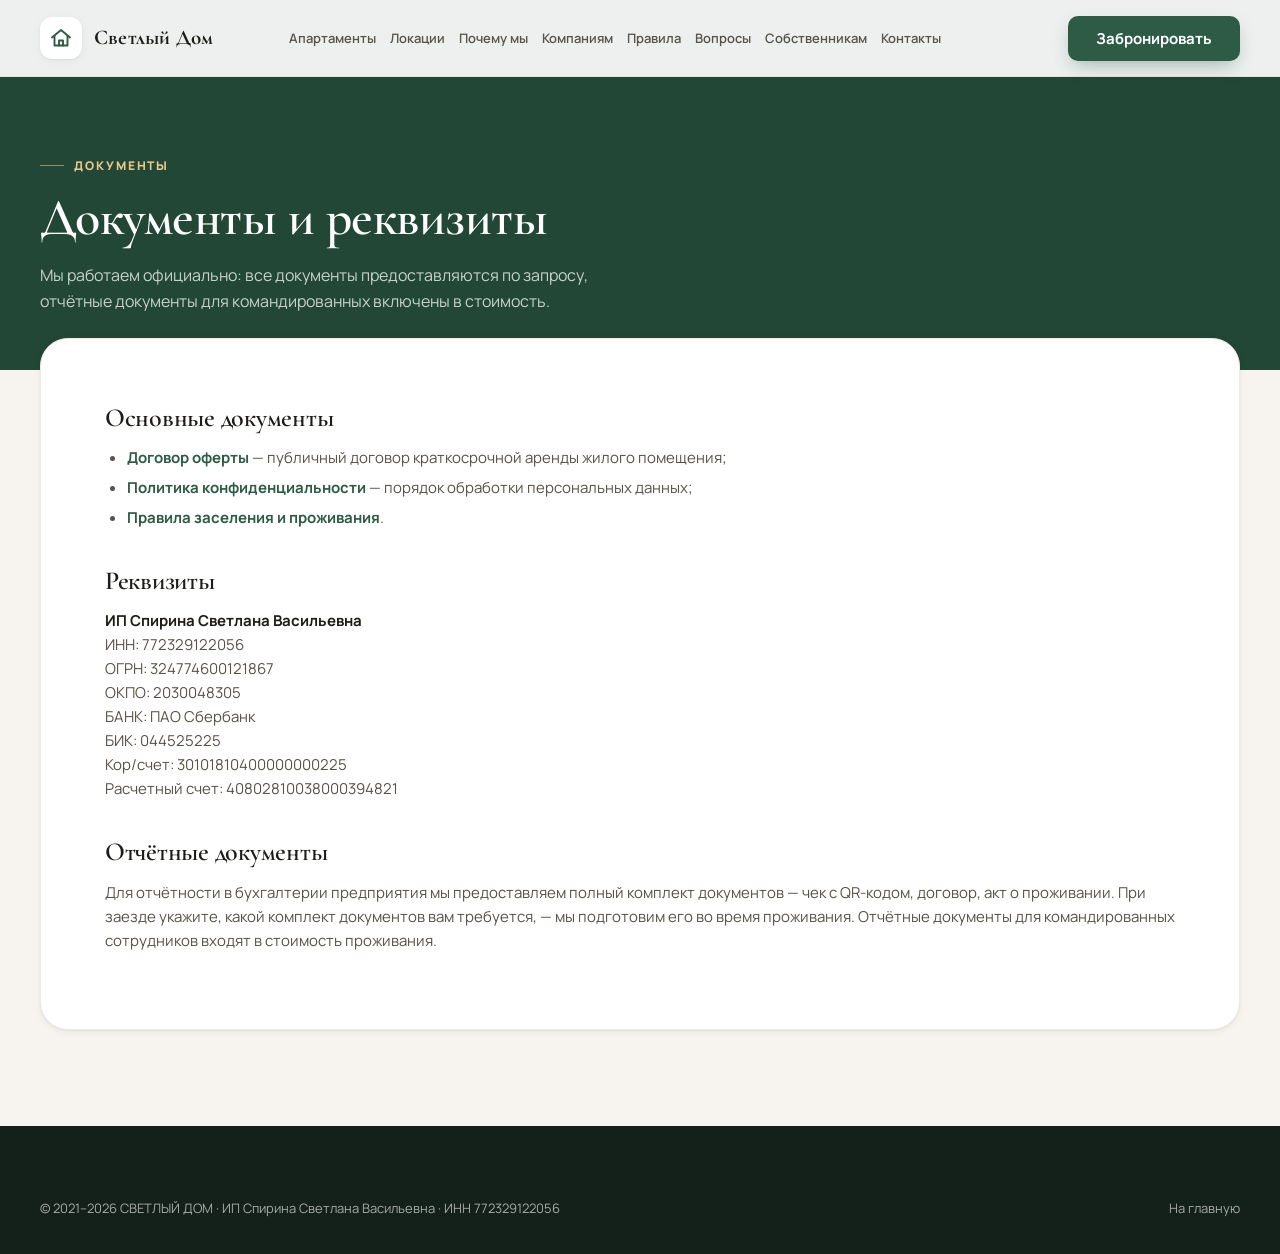
==== commit 74907866: "v2: Telegram, отзывчивые WebP, self-hosted шрифты, SEO/a11y, статический каталог" ====
--- a/documents.html
+++ b/documents.html
@@ -6,13 +6,15 @@
   <title>Документы — Светлый Дом</title>
   <meta name="description" content="Юридические документы сети апартаментов «Светлый Дом»: оферта, политика конфиденциальности, правила проживания.">
   <meta name="robots" content="noindex">
+  <meta name="theme-color" content="#2E5B46">
   <link rel="icon" href="favicon.svg" type="image/svg+xml">
-  <link rel="preconnect" href="https://fonts.googleapis.com">
-  <link rel="preconnect" href="https://fonts.gstatic.com" crossorigin>
-  <link href="https://fonts.googleapis.com/css2?family=Cormorant+Garamond:ital,wght@0,500;0,600;0,700;1,500;1,600&family=Manrope:wght@400;500;600;700;800&display=swap" rel="stylesheet">
-  <link rel="stylesheet" href="css/style.css?v=5">
+  <link rel="icon" href="icons/favicon-32.png" sizes="32x32" type="image/png">
+  <link rel="apple-touch-icon" href="icons/apple-touch-icon.png">
+  <link rel="stylesheet" href="css/style.css?v=7">
 </head>
 <body>
+
+<a class="skip-link" href="#main">Перейти к содержанию</a>
 <header class="header header--solid">
   <div class="container header__inner">
     <a href="index.html" class="logo">
@@ -38,6 +40,7 @@
   </div>
 </header>
 
+<main id="main">
 <section class="page-hero">
   <div class="container">
     <span class="kicker">Документы</span>
@@ -46,7 +49,7 @@
   </div>
 </section>
 
-<main class="container">
+<div class="container">
   <div class="doc-content">
 <h2>Основные документы</h2>
 <ul>
@@ -66,6 +69,7 @@
 <h2>Отчётные документы</h2>
 <p>Для отчётности в бухгалтерии предприятия мы предоставляем полный комплект документов — чек с QR-кодом, договор, акт о проживании. При заезде укажите, какой комплект документов вам требуется, — мы подготовим его во время проживания. Отчётные документы для командированных сотрудников входят в стоимость проживания.</p>
   </div>
+</div>
 </main>
 
 <footer class="footer">
--- a/css/style.css
+++ b/css/style.css
@@ -1,3 +1,505 @@
+/* ============================================================
+   СВЕТЛЫЙ ДОМ — шрифты (self-hosted woff2, без внешних запросов)
+   Cormorant Garamond + Manrope, cyrillic/latin subset
+   ============================================================ */
+
+/* cyrillic-ext */
+@font-face {
+  font-family: 'Cormorant Garamond';
+  font-style: italic;
+  font-weight: 500;
+  font-display: swap;
+  src: url(../fonts/co3ZmX5slCNuHLi8bLeY9MK7whWMhyjYrEtFmSq17w.woff2) format('woff2');
+  unicode-range: U+0460-052F, U+1C80-1C8A, U+20B4, U+2DE0-2DFF, U+A640-A69F, U+FE2E-FE2F;
+}
+/* cyrillic */
+@font-face {
+  font-family: 'Cormorant Garamond';
+  font-style: italic;
+  font-weight: 500;
+  font-display: swap;
+  src: url(../fonts/co3ZmX5slCNuHLi8bLeY9MK7whWMhyjYrEtMmSq17w.woff2) format('woff2');
+  unicode-range: U+0301, U+0400-045F, U+0490-0491, U+04B0-04B1, U+2116;
+}
+/* vietnamese */
+@font-face {
+  font-family: 'Cormorant Garamond';
+  font-style: italic;
+  font-weight: 500;
+  font-display: swap;
+  src: url(../fonts/co3ZmX5slCNuHLi8bLeY9MK7whWMhyjYrEtHmSq17w.woff2) format('woff2');
+  unicode-range: U+0102-0103, U+0110-0111, U+0128-0129, U+0168-0169, U+01A0-01A1, U+01AF-01B0, U+0300-0301, U+0303-0304, U+0308-0309, U+0323, U+0329, U+1EA0-1EF9, U+20AB;
+}
+/* latin-ext */
+@font-face {
+  font-family: 'Cormorant Garamond';
+  font-style: italic;
+  font-weight: 500;
+  font-display: swap;
+  src: url(../fonts/co3ZmX5slCNuHLi8bLeY9MK7whWMhyjYrEtGmSq17w.woff2) format('woff2');
+  unicode-range: U+0100-02BA, U+02BD-02C5, U+02C7-02CC, U+02CE-02D7, U+02DD-02FF, U+0304, U+0308, U+0329, U+1D00-1DBF, U+1E00-1E9F, U+1EF2-1EFF, U+2020, U+20A0-20AB, U+20AD-20C4, U+2113, U+2C60-2C7F, U+A720-A7FF;
+}
+/* latin */
+@font-face {
+  font-family: 'Cormorant Garamond';
+  font-style: italic;
+  font-weight: 500;
+  font-display: swap;
+  src: url(../fonts/co3ZmX5slCNuHLi8bLeY9MK7whWMhyjYrEtImSo.woff2) format('woff2');
+  unicode-range: U+0000-00FF, U+0131, U+0152-0153, U+02BB-02BC, U+02C6, U+02DA, U+02DC, U+0304, U+0308, U+0329, U+2000-206F, U+20AC, U+2122, U+2191, U+2193, U+2212, U+2215, U+FEFF, U+FFFD;
+}
+/* cyrillic-ext */
+@font-face {
+  font-family: 'Cormorant Garamond';
+  font-style: italic;
+  font-weight: 600;
+  font-display: swap;
+  src: url(../fonts/co3ZmX5slCNuHLi8bLeY9MK7whWMhyjYrEtFmSq17w.woff2) format('woff2');
+  unicode-range: U+0460-052F, U+1C80-1C8A, U+20B4, U+2DE0-2DFF, U+A640-A69F, U+FE2E-FE2F;
+}
+/* cyrillic */
+@font-face {
+  font-family: 'Cormorant Garamond';
+  font-style: italic;
+  font-weight: 600;
+  font-display: swap;
+  src: url(../fonts/co3ZmX5slCNuHLi8bLeY9MK7whWMhyjYrEtMmSq17w.woff2) format('woff2');
+  unicode-range: U+0301, U+0400-045F, U+0490-0491, U+04B0-04B1, U+2116;
+}
+/* vietnamese */
+@font-face {
+  font-family: 'Cormorant Garamond';
+  font-style: italic;
+  font-weight: 600;
+  font-display: swap;
+  src: url(../fonts/co3ZmX5slCNuHLi8bLeY9MK7whWMhyjYrEtHmSq17w.woff2) format('woff2');
+  unicode-range: U+0102-0103, U+0110-0111, U+0128-0129, U+0168-0169, U+01A0-01A1, U+01AF-01B0, U+0300-0301, U+0303-0304, U+0308-0309, U+0323, U+0329, U+1EA0-1EF9, U+20AB;
+}
+/* latin-ext */
+@font-face {
+  font-family: 'Cormorant Garamond';
+  font-style: italic;
+  font-weight: 600;
+  font-display: swap;
+  src: url(../fonts/co3ZmX5slCNuHLi8bLeY9MK7whWMhyjYrEtGmSq17w.woff2) format('woff2');
+  unicode-range: U+0100-02BA, U+02BD-02C5, U+02C7-02CC, U+02CE-02D7, U+02DD-02FF, U+0304, U+0308, U+0329, U+1D00-1DBF, U+1E00-1E9F, U+1EF2-1EFF, U+2020, U+20A0-20AB, U+20AD-20C4, U+2113, U+2C60-2C7F, U+A720-A7FF;
+}
+/* latin */
+@font-face {
+  font-family: 'Cormorant Garamond';
+  font-style: italic;
+  font-weight: 600;
+  font-display: swap;
+  src: url(../fonts/co3ZmX5slCNuHLi8bLeY9MK7whWMhyjYrEtImSo.woff2) format('woff2');
+  unicode-range: U+0000-00FF, U+0131, U+0152-0153, U+02BB-02BC, U+02C6, U+02DA, U+02DC, U+0304, U+0308, U+0329, U+2000-206F, U+20AC, U+2122, U+2191, U+2193, U+2212, U+2215, U+FEFF, U+FFFD;
+}
+/* cyrillic-ext */
+@font-face {
+  font-family: 'Cormorant Garamond';
+  font-style: normal;
+  font-weight: 500;
+  font-display: swap;
+  src: url(../fonts/co3bmX5slCNuHLi8bLeY9MK7whWMhyjYpHtKgS4.woff2) format('woff2');
+  unicode-range: U+0460-052F, U+1C80-1C8A, U+20B4, U+2DE0-2DFF, U+A640-A69F, U+FE2E-FE2F;
+}
+/* cyrillic */
+@font-face {
+  font-family: 'Cormorant Garamond';
+  font-style: normal;
+  font-weight: 500;
+  font-display: swap;
+  src: url(../fonts/co3bmX5slCNuHLi8bLeY9MK7whWMhyjYrXtKgS4.woff2) format('woff2');
+  unicode-range: U+0301, U+0400-045F, U+0490-0491, U+04B0-04B1, U+2116;
+}
+/* vietnamese */
+@font-face {
+  font-family: 'Cormorant Garamond';
+  font-style: normal;
+  font-weight: 500;
+  font-display: swap;
+  src: url(../fonts/co3bmX5slCNuHLi8bLeY9MK7whWMhyjYpntKgS4.woff2) format('woff2');
+  unicode-range: U+0102-0103, U+0110-0111, U+0128-0129, U+0168-0169, U+01A0-01A1, U+01AF-01B0, U+0300-0301, U+0303-0304, U+0308-0309, U+0323, U+0329, U+1EA0-1EF9, U+20AB;
+}
+/* latin-ext */
+@font-face {
+  font-family: 'Cormorant Garamond';
+  font-style: normal;
+  font-weight: 500;
+  font-display: swap;
+  src: url(../fonts/co3bmX5slCNuHLi8bLeY9MK7whWMhyjYp3tKgS4.woff2) format('woff2');
+  unicode-range: U+0100-02BA, U+02BD-02C5, U+02C7-02CC, U+02CE-02D7, U+02DD-02FF, U+0304, U+0308, U+0329, U+1D00-1DBF, U+1E00-1E9F, U+1EF2-1EFF, U+2020, U+20A0-20AB, U+20AD-20C4, U+2113, U+2C60-2C7F, U+A720-A7FF;
+}
+/* latin */
+@font-face {
+  font-family: 'Cormorant Garamond';
+  font-style: normal;
+  font-weight: 500;
+  font-display: swap;
+  src: url(../fonts/co3bmX5slCNuHLi8bLeY9MK7whWMhyjYqXtK.woff2) format('woff2');
+  unicode-range: U+0000-00FF, U+0131, U+0152-0153, U+02BB-02BC, U+02C6, U+02DA, U+02DC, U+0304, U+0308, U+0329, U+2000-206F, U+20AC, U+2122, U+2191, U+2193, U+2212, U+2215, U+FEFF, U+FFFD;
+}
+/* cyrillic-ext */
+@font-face {
+  font-family: 'Cormorant Garamond';
+  font-style: normal;
+  font-weight: 600;
+  font-display: swap;
+  src: url(../fonts/co3bmX5slCNuHLi8bLeY9MK7whWMhyjYpHtKgS4.woff2) format('woff2');
+  unicode-range: U+0460-052F, U+1C80-1C8A, U+20B4, U+2DE0-2DFF, U+A640-A69F, U+FE2E-FE2F;
+}
+/* cyrillic */
+@font-face {
+  font-family: 'Cormorant Garamond';
+  font-style: normal;
+  font-weight: 600;
+  font-display: swap;
+  src: url(../fonts/co3bmX5slCNuHLi8bLeY9MK7whWMhyjYrXtKgS4.woff2) format('woff2');
+  unicode-range: U+0301, U+0400-045F, U+0490-0491, U+04B0-04B1, U+2116;
+}
+/* vietnamese */
+@font-face {
+  font-family: 'Cormorant Garamond';
+  font-style: normal;
+  font-weight: 600;
+  font-display: swap;
+  src: url(../fonts/co3bmX5slCNuHLi8bLeY9MK7whWMhyjYpntKgS4.woff2) format('woff2');
+  unicode-range: U+0102-0103, U+0110-0111, U+0128-0129, U+0168-0169, U+01A0-01A1, U+01AF-01B0, U+0300-0301, U+0303-0304, U+0308-0309, U+0323, U+0329, U+1EA0-1EF9, U+20AB;
+}
+/* latin-ext */
+@font-face {
+  font-family: 'Cormorant Garamond';
+  font-style: normal;
+  font-weight: 600;
+  font-display: swap;
+  src: url(../fonts/co3bmX5slCNuHLi8bLeY9MK7whWMhyjYp3tKgS4.woff2) format('woff2');
+  unicode-range: U+0100-02BA, U+02BD-02C5, U+02C7-02CC, U+02CE-02D7, U+02DD-02FF, U+0304, U+0308, U+0329, U+1D00-1DBF, U+1E00-1E9F, U+1EF2-1EFF, U+2020, U+20A0-20AB, U+20AD-20C4, U+2113, U+2C60-2C7F, U+A720-A7FF;
+}
+/* latin */
+@font-face {
+  font-family: 'Cormorant Garamond';
+  font-style: normal;
+  font-weight: 600;
+  font-display: swap;
+  src: url(../fonts/co3bmX5slCNuHLi8bLeY9MK7whWMhyjYqXtK.woff2) format('woff2');
+  unicode-range: U+0000-00FF, U+0131, U+0152-0153, U+02BB-02BC, U+02C6, U+02DA, U+02DC, U+0304, U+0308, U+0329, U+2000-206F, U+20AC, U+2122, U+2191, U+2193, U+2212, U+2215, U+FEFF, U+FFFD;
+}
+/* cyrillic-ext */
+@font-face {
+  font-family: 'Cormorant Garamond';
+  font-style: normal;
+  font-weight: 700;
+  font-display: swap;
+  src: url(../fonts/co3bmX5slCNuHLi8bLeY9MK7whWMhyjYpHtKgS4.woff2) format('woff2');
+  unicode-range: U+0460-052F, U+1C80-1C8A, U+20B4, U+2DE0-2DFF, U+A640-A69F, U+FE2E-FE2F;
+}
+/* cyrillic */
+@font-face {
+  font-family: 'Cormorant Garamond';
+  font-style: normal;
+  font-weight: 700;
+  font-display: swap;
+  src: url(../fonts/co3bmX5slCNuHLi8bLeY9MK7whWMhyjYrXtKgS4.woff2) format('woff2');
+  unicode-range: U+0301, U+0400-045F, U+0490-0491, U+04B0-04B1, U+2116;
+}
+/* vietnamese */
+@font-face {
+  font-family: 'Cormorant Garamond';
+  font-style: normal;
+  font-weight: 700;
+  font-display: swap;
+  src: url(../fonts/co3bmX5slCNuHLi8bLeY9MK7whWMhyjYpntKgS4.woff2) format('woff2');
+  unicode-range: U+0102-0103, U+0110-0111, U+0128-0129, U+0168-0169, U+01A0-01A1, U+01AF-01B0, U+0300-0301, U+0303-0304, U+0308-0309, U+0323, U+0329, U+1EA0-1EF9, U+20AB;
+}
+/* latin-ext */
+@font-face {
+  font-family: 'Cormorant Garamond';
+  font-style: normal;
+  font-weight: 700;
+  font-display: swap;
+  src: url(../fonts/co3bmX5slCNuHLi8bLeY9MK7whWMhyjYp3tKgS4.woff2) format('woff2');
+  unicode-range: U+0100-02BA, U+02BD-02C5, U+02C7-02CC, U+02CE-02D7, U+02DD-02FF, U+0304, U+0308, U+0329, U+1D00-1DBF, U+1E00-1E9F, U+1EF2-1EFF, U+2020, U+20A0-20AB, U+20AD-20C4, U+2113, U+2C60-2C7F, U+A720-A7FF;
+}
+/* latin */
+@font-face {
+  font-family: 'Cormorant Garamond';
+  font-style: normal;
+  font-weight: 700;
+  font-display: swap;
+  src: url(../fonts/co3bmX5slCNuHLi8bLeY9MK7whWMhyjYqXtK.woff2) format('woff2');
+  unicode-range: U+0000-00FF, U+0131, U+0152-0153, U+02BB-02BC, U+02C6, U+02DA, U+02DC, U+0304, U+0308, U+0329, U+2000-206F, U+20AC, U+2122, U+2191, U+2193, U+2212, U+2215, U+FEFF, U+FFFD;
+}
+/* cyrillic-ext */
+@font-face {
+  font-family: 'Manrope';
+  font-style: normal;
+  font-weight: 400;
+  font-display: swap;
+  src: url(../fonts/xn7gYHE41ni1AdIRggqxSuXd.woff2) format('woff2');
+  unicode-range: U+0460-052F, U+1C80-1C8A, U+20B4, U+2DE0-2DFF, U+A640-A69F, U+FE2E-FE2F;
+}
+/* cyrillic */
+@font-face {
+  font-family: 'Manrope';
+  font-style: normal;
+  font-weight: 400;
+  font-display: swap;
+  src: url(../fonts/xn7gYHE41ni1AdIRggOxSuXd.woff2) format('woff2');
+  unicode-range: U+0301, U+0400-045F, U+0490-0491, U+04B0-04B1, U+2116;
+}
+/* greek */
+@font-face {
+  font-family: 'Manrope';
+  font-style: normal;
+  font-weight: 400;
+  font-display: swap;
+  src: url(../fonts/xn7gYHE41ni1AdIRggSxSuXd.woff2) format('woff2');
+  unicode-range: U+0370-0377, U+037A-037F, U+0384-038A, U+038C, U+038E-03A1, U+03A3-03FF;
+}
+/* vietnamese */
+@font-face {
+  font-family: 'Manrope';
+  font-style: normal;
+  font-weight: 400;
+  font-display: swap;
+  src: url(../fonts/xn7gYHE41ni1AdIRggixSuXd.woff2) format('woff2');
+  unicode-range: U+0102-0103, U+0110-0111, U+0128-0129, U+0168-0169, U+01A0-01A1, U+01AF-01B0, U+0300-0301, U+0303-0304, U+0308-0309, U+0323, U+0329, U+1EA0-1EF9, U+20AB;
+}
+/* latin-ext */
+@font-face {
+  font-family: 'Manrope';
+  font-style: normal;
+  font-weight: 400;
+  font-display: swap;
+  src: url(../fonts/xn7gYHE41ni1AdIRggmxSuXd.woff2) format('woff2');
+  unicode-range: U+0100-02BA, U+02BD-02C5, U+02C7-02CC, U+02CE-02D7, U+02DD-02FF, U+0304, U+0308, U+0329, U+1D00-1DBF, U+1E00-1E9F, U+1EF2-1EFF, U+2020, U+20A0-20AB, U+20AD-20C4, U+2113, U+2C60-2C7F, U+A720-A7FF;
+}
+/* latin */
+@font-face {
+  font-family: 'Manrope';
+  font-style: normal;
+  font-weight: 400;
+  font-display: swap;
+  src: url(../fonts/xn7gYHE41ni1AdIRggexSg.woff2) format('woff2');
+  unicode-range: U+0000-00FF, U+0131, U+0152-0153, U+02BB-02BC, U+02C6, U+02DA, U+02DC, U+0304, U+0308, U+0329, U+2000-206F, U+20AC, U+2122, U+2191, U+2193, U+2212, U+2215, U+FEFF, U+FFFD;
+}
+/* cyrillic-ext */
+@font-face {
+  font-family: 'Manrope';
+  font-style: normal;
+  font-weight: 500;
+  font-display: swap;
+  src: url(../fonts/xn7gYHE41ni1AdIRggqxSuXd.woff2) format('woff2');
+  unicode-range: U+0460-052F, U+1C80-1C8A, U+20B4, U+2DE0-2DFF, U+A640-A69F, U+FE2E-FE2F;
+}
+/* cyrillic */
+@font-face {
+  font-family: 'Manrope';
+  font-style: normal;
+  font-weight: 500;
+  font-display: swap;
+  src: url(../fonts/xn7gYHE41ni1AdIRggOxSuXd.woff2) format('woff2');
+  unicode-range: U+0301, U+0400-045F, U+0490-0491, U+04B0-04B1, U+2116;
+}
+/* greek */
+@font-face {
+  font-family: 'Manrope';
+  font-style: normal;
+  font-weight: 500;
+  font-display: swap;
+  src: url(../fonts/xn7gYHE41ni1AdIRggSxSuXd.woff2) format('woff2');
+  unicode-range: U+0370-0377, U+037A-037F, U+0384-038A, U+038C, U+038E-03A1, U+03A3-03FF;
+}
+/* vietnamese */
+@font-face {
+  font-family: 'Manrope';
+  font-style: normal;
+  font-weight: 500;
+  font-display: swap;
+  src: url(../fonts/xn7gYHE41ni1AdIRggixSuXd.woff2) format('woff2');
+  unicode-range: U+0102-0103, U+0110-0111, U+0128-0129, U+0168-0169, U+01A0-01A1, U+01AF-01B0, U+0300-0301, U+0303-0304, U+0308-0309, U+0323, U+0329, U+1EA0-1EF9, U+20AB;
+}
+/* latin-ext */
+@font-face {
+  font-family: 'Manrope';
+  font-style: normal;
+  font-weight: 500;
+  font-display: swap;
+  src: url(../fonts/xn7gYHE41ni1AdIRggmxSuXd.woff2) format('woff2');
+  unicode-range: U+0100-02BA, U+02BD-02C5, U+02C7-02CC, U+02CE-02D7, U+02DD-02FF, U+0304, U+0308, U+0329, U+1D00-1DBF, U+1E00-1E9F, U+1EF2-1EFF, U+2020, U+20A0-20AB, U+20AD-20C4, U+2113, U+2C60-2C7F, U+A720-A7FF;
+}
+/* latin */
+@font-face {
+  font-family: 'Manrope';
+  font-style: normal;
+  font-weight: 500;
+  font-display: swap;
+  src: url(../fonts/xn7gYHE41ni1AdIRggexSg.woff2) format('woff2');
+  unicode-range: U+0000-00FF, U+0131, U+0152-0153, U+02BB-02BC, U+02C6, U+02DA, U+02DC, U+0304, U+0308, U+0329, U+2000-206F, U+20AC, U+2122, U+2191, U+2193, U+2212, U+2215, U+FEFF, U+FFFD;
+}
+/* cyrillic-ext */
+@font-face {
+  font-family: 'Manrope';
+  font-style: normal;
+  font-weight: 600;
+  font-display: swap;
+  src: url(../fonts/xn7gYHE41ni1AdIRggqxSuXd.woff2) format('woff2');
+  unicode-range: U+0460-052F, U+1C80-1C8A, U+20B4, U+2DE0-2DFF, U+A640-A69F, U+FE2E-FE2F;
+}
+/* cyrillic */
+@font-face {
+  font-family: 'Manrope';
+  font-style: normal;
+  font-weight: 600;
+  font-display: swap;
+  src: url(../fonts/xn7gYHE41ni1AdIRggOxSuXd.woff2) format('woff2');
+  unicode-range: U+0301, U+0400-045F, U+0490-0491, U+04B0-04B1, U+2116;
+}
+/* greek */
+@font-face {
+  font-family: 'Manrope';
+  font-style: normal;
+  font-weight: 600;
+  font-display: swap;
+  src: url(../fonts/xn7gYHE41ni1AdIRggSxSuXd.woff2) format('woff2');
+  unicode-range: U+0370-0377, U+037A-037F, U+0384-038A, U+038C, U+038E-03A1, U+03A3-03FF;
+}
+/* vietnamese */
+@font-face {
+  font-family: 'Manrope';
+  font-style: normal;
+  font-weight: 600;
+  font-display: swap;
+  src: url(../fonts/xn7gYHE41ni1AdIRggixSuXd.woff2) format('woff2');
+  unicode-range: U+0102-0103, U+0110-0111, U+0128-0129, U+0168-0169, U+01A0-01A1, U+01AF-01B0, U+0300-0301, U+0303-0304, U+0308-0309, U+0323, U+0329, U+1EA0-1EF9, U+20AB;
+}
+/* latin-ext */
+@font-face {
+  font-family: 'Manrope';
+  font-style: normal;
+  font-weight: 600;
+  font-display: swap;
+  src: url(../fonts/xn7gYHE41ni1AdIRggmxSuXd.woff2) format('woff2');
+  unicode-range: U+0100-02BA, U+02BD-02C5, U+02C7-02CC, U+02CE-02D7, U+02DD-02FF, U+0304, U+0308, U+0329, U+1D00-1DBF, U+1E00-1E9F, U+1EF2-1EFF, U+2020, U+20A0-20AB, U+20AD-20C4, U+2113, U+2C60-2C7F, U+A720-A7FF;
+}
+/* latin */
+@font-face {
+  font-family: 'Manrope';
+  font-style: normal;
+  font-weight: 600;
+  font-display: swap;
+  src: url(../fonts/xn7gYHE41ni1AdIRggexSg.woff2) format('woff2');
+  unicode-range: U+0000-00FF, U+0131, U+0152-0153, U+02BB-02BC, U+02C6, U+02DA, U+02DC, U+0304, U+0308, U+0329, U+2000-206F, U+20AC, U+2122, U+2191, U+2193, U+2212, U+2215, U+FEFF, U+FFFD;
+}
+/* cyrillic-ext */
+@font-face {
+  font-family: 'Manrope';
+  font-style: normal;
+  font-weight: 700;
+  font-display: swap;
+  src: url(../fonts/xn7gYHE41ni1AdIRggqxSuXd.woff2) format('woff2');
+  unicode-range: U+0460-052F, U+1C80-1C8A, U+20B4, U+2DE0-2DFF, U+A640-A69F, U+FE2E-FE2F;
+}
+/* cyrillic */
+@font-face {
+  font-family: 'Manrope';
+  font-style: normal;
+  font-weight: 700;
+  font-display: swap;
+  src: url(../fonts/xn7gYHE41ni1AdIRggOxSuXd.woff2) format('woff2');
+  unicode-range: U+0301, U+0400-045F, U+0490-0491, U+04B0-04B1, U+2116;
+}
+/* greek */
+@font-face {
+  font-family: 'Manrope';
+  font-style: normal;
+  font-weight: 700;
+  font-display: swap;
+  src: url(../fonts/xn7gYHE41ni1AdIRggSxSuXd.woff2) format('woff2');
+  unicode-range: U+0370-0377, U+037A-037F, U+0384-038A, U+038C, U+038E-03A1, U+03A3-03FF;
+}
+/* vietnamese */
+@font-face {
+  font-family: 'Manrope';
+  font-style: normal;
+  font-weight: 700;
+  font-display: swap;
+  src: url(../fonts/xn7gYHE41ni1AdIRggixSuXd.woff2) format('woff2');
+  unicode-range: U+0102-0103, U+0110-0111, U+0128-0129, U+0168-0169, U+01A0-01A1, U+01AF-01B0, U+0300-0301, U+0303-0304, U+0308-0309, U+0323, U+0329, U+1EA0-1EF9, U+20AB;
+}
+/* latin-ext */
+@font-face {
+  font-family: 'Manrope';
+  font-style: normal;
+  font-weight: 700;
+  font-display: swap;
+  src: url(../fonts/xn7gYHE41ni1AdIRggmxSuXd.woff2) format('woff2');
+  unicode-range: U+0100-02BA, U+02BD-02C5, U+02C7-02CC, U+02CE-02D7, U+02DD-02FF, U+0304, U+0308, U+0329, U+1D00-1DBF, U+1E00-1E9F, U+1EF2-1EFF, U+2020, U+20A0-20AB, U+20AD-20C4, U+2113, U+2C60-2C7F, U+A720-A7FF;
+}
+/* latin */
+@font-face {
+  font-family: 'Manrope';
+  font-style: normal;
+  font-weight: 700;
+  font-display: swap;
+  src: url(../fonts/xn7gYHE41ni1AdIRggexSg.woff2) format('woff2');
+  unicode-range: U+0000-00FF, U+0131, U+0152-0153, U+02BB-02BC, U+02C6, U+02DA, U+02DC, U+0304, U+0308, U+0329, U+2000-206F, U+20AC, U+2122, U+2191, U+2193, U+2212, U+2215, U+FEFF, U+FFFD;
+}
+/* cyrillic-ext */
+@font-face {
+  font-family: 'Manrope';
+  font-style: normal;
+  font-weight: 800;
+  font-display: swap;
+  src: url(../fonts/xn7gYHE41ni1AdIRggqxSuXd.woff2) format('woff2');
+  unicode-range: U+0460-052F, U+1C80-1C8A, U+20B4, U+2DE0-2DFF, U+A640-A69F, U+FE2E-FE2F;
+}
+/* cyrillic */
+@font-face {
+  font-family: 'Manrope';
+  font-style: normal;
+  font-weight: 800;
+  font-display: swap;
+  src: url(../fonts/xn7gYHE41ni1AdIRggOxSuXd.woff2) format('woff2');
+  unicode-range: U+0301, U+0400-045F, U+0490-0491, U+04B0-04B1, U+2116;
+}
+/* greek */
+@font-face {
+  font-family: 'Manrope';
+  font-style: normal;
+  font-weight: 800;
+  font-display: swap;
+  src: url(../fonts/xn7gYHE41ni1AdIRggSxSuXd.woff2) format('woff2');
+  unicode-range: U+0370-0377, U+037A-037F, U+0384-038A, U+038C, U+038E-03A1, U+03A3-03FF;
+}
+/* vietnamese */
+@font-face {
+  font-family: 'Manrope';
+  font-style: normal;
+  font-weight: 800;
+  font-display: swap;
+  src: url(../fonts/xn7gYHE41ni1AdIRggixSuXd.woff2) format('woff2');
+  unicode-range: U+0102-0103, U+0110-0111, U+0128-0129, U+0168-0169, U+01A0-01A1, U+01AF-01B0, U+0300-0301, U+0303-0304, U+0308-0309, U+0323, U+0329, U+1EA0-1EF9, U+20AB;
+}
+/* latin-ext */
+@font-face {
+  font-family: 'Manrope';
+  font-style: normal;
+  font-weight: 800;
+  font-display: swap;
+  src: url(../fonts/xn7gYHE41ni1AdIRggmxSuXd.woff2) format('woff2');
+  unicode-range: U+0100-02BA, U+02BD-02C5, U+02C7-02CC, U+02CE-02D7, U+02DD-02FF, U+0304, U+0308, U+0329, U+1D00-1DBF, U+1E00-1E9F, U+1EF2-1EFF, U+2020, U+20A0-20AB, U+20AD-20C4, U+2113, U+2C60-2C7F, U+A720-A7FF;
+}
+/* latin */
+@font-face {
+  font-family: 'Manrope';
+  font-style: normal;
+  font-weight: 800;
+  font-display: swap;
+  src: url(../fonts/xn7gYHE41ni1AdIRggexSg.woff2) format('woff2');
+  unicode-range: U+0000-00FF, U+0131, U+0152-0153, U+02BB-02BC, U+02C6, U+02DA, U+02DC, U+0304, U+0308, U+0329, U+2000-206F, U+20AC, U+2122, U+2191, U+2193, U+2212, U+2215, U+FEFF, U+FFFD;
+}
+
+
 /* ============================================================
    СВЕТЛЫЙ ДОМ — дизайн-система
    Тёплый минимализм апарт-отеля: кремовый фон, хвойный акцент,
@@ -11,7 +513,7 @@
   --surface-warm: #FDFBF7;
   --ink: #1D1C18;
   --ink-soft: #57534A;
-  --ink-mute: #8A857B;
+  --ink-mute: #6F6A60;
   --line: #E7E2D8;
   --line-soft: #EFEAE0;
 
@@ -206,7 +708,7 @@
 
 .header__nav {
   display: flex;
-  flex-wrap: wrap;
+  flex-wrap: nowrap;
   gap: 6px 14px;
   margin-inline: auto;
   justify-content: center;
@@ -1403,15 +1905,14 @@
 
 .footer__about { max-width: 34ch; color: rgba(255,255,255,.6); }
 
-.footer h4 {
-  color: #fff;
+.footer h3 {
+  color: rgba(255,255,255,.72);
   font-family: var(--sans);
   font-size: 13px;
   font-weight: 800;
   letter-spacing: .12em;
   text-transform: uppercase;
   margin: 0 0 18px;
-  color: rgba(255,255,255,.5);
 }
 
 .footer__col ul { list-style: none; margin: 0; padding: 0; display: grid; gap: 11px; }
@@ -1450,7 +1951,7 @@
   justify-content: space-between;
   gap: 20px;
   flex-wrap: wrap;
-  color: rgba(255,255,255,.42);
+  color: rgba(255,255,255,.62);
   font-size: 13px;
 }
 
@@ -1762,3 +2263,93 @@
   .footer__grid { grid-template-columns: 1fr; gap: 32px; }
   .footer__bottom { flex-direction: column; gap: 12px; }
 }
+
+/* ============================================================
+   Доступность (WCAG 2.2 AA), новые блоки, Telegram
+   ============================================================ */
+
+/* Видимый фокус для клавиатурной навигации */
+:focus-visible {
+  outline: 3px solid var(--sand);
+  outline-offset: 3px;
+  border-radius: 4px;
+}
+
+/* «Перейти к содержанию» — для клавиатуры и скринридеров */
+.skip-link {
+  position: fixed;
+  top: -64px;
+  left: 16px;
+  z-index: 200;
+  padding: 12px 20px;
+  border-radius: 0 0 var(--r-sm) var(--r-sm);
+  background: var(--pine);
+  color: #fff;
+  font-weight: 700;
+  font-size: 14px;
+  text-decoration: none;
+  transition: top .2s;
+}
+.skip-link:focus { top: 0; }
+
+/* <picture> не должен ломать flex-раскладку слайдера и absolute-позиционирование */
+picture { display: contents; }
+
+/* Telegram в плавающих контактах */
+.float-contact .fc-tg { background: #229ED9; color: #fff; }
+
+/* Ссылки на Яндекс.Карты в карточках локаций */
+.loc__map {
+  display: inline-flex;
+  align-items: center;
+  gap: 5px;
+  margin-top: 12px;
+  font-size: 13px;
+  font-weight: 700;
+  color: #EBC98A;
+  text-decoration: none;
+  opacity: .95;
+}
+.loc__map:hover { text-decoration: underline; opacity: 1; }
+.loc__map-arrow { font-size: 15px; line-height: 1; }
+
+/* Подсказка под виджетом бронирования */
+.booking__noscript { color: var(--ink-soft); font-size: 15px; padding: 24px; margin: 0; }
+
+.booking__help {
+  margin-top: 28px;
+  padding: 24px;
+  border: 1px solid var(--line);
+  border-radius: var(--r-lg);
+  background: var(--surface-warm);
+  display: flex;
+  flex-wrap: wrap;
+  align-items: center;
+  justify-content: space-between;
+  gap: 18px;
+}
+.booking__help p { margin: 0; color: var(--ink-soft); font-size: 15px; max-width: 640px; }
+.booking__help p b { color: var(--ink); }
+.booking__help-btns { display: flex; flex-wrap: wrap; gap: 10px; }
+
+@media (max-width: 640px) {
+  .slider__btn { width: 44px; height: 44px; }
+  .booking__help { padding: 20px; }
+  .booking__help-btns { width: 100%; }
+  .booking__help-btns .btn { flex: 1 1 auto; }
+  .skip-link { left: 10px; }
+
+  /* На первом экране телефона плавающие кнопки перекрывают кнопку брони.
+     Показываем их после того, как пользователь прокрутил первый экран. */
+  .float-contact {
+    opacity: 0;
+    visibility: hidden;
+    transform: translateY(10px);
+    transition: opacity .25s, transform .25s, visibility .25s;
+  }
+  body.floats-visible .float-contact {
+    opacity: 1;
+    visibility: visible;
+    transform: none;
+  }
+}
